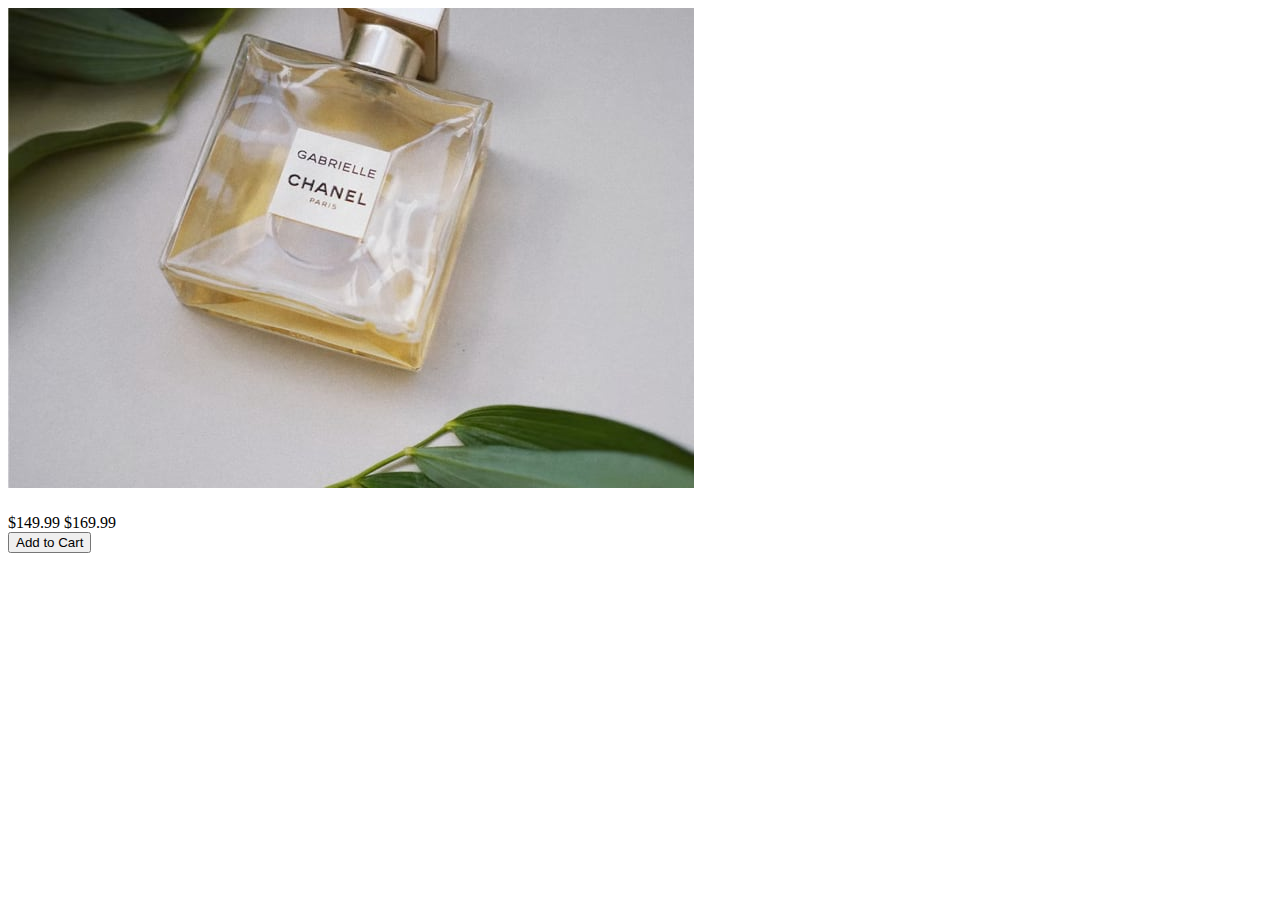
==== mobile-first.html @ 509a30d7 "initial structure" ====
<!DOCTYPE html>
<html lang="en">

<head>
    <meta charset="UTF-8">
    <meta http-equiv="X-UA-Compatible" content="IE=edge">
    <meta name="viewport" content="width=device-width, initial-scale=1.0">
    <title>mobile first design</title>
</head>

<body>
    <div id="maincContainer" class="mainContainer">
        <div id="inner-container" class="inner-container">
            <div id="divPicture" class="divPicture">
                <img src="images/image-product-mobile.jpg" alt="perfume-mobile" id="product-image"
                    class="product-image">
            </div>
            <div id="divDescription" class="divDescription">
                <h5 id="product-category" class="product-category"></h5>
                <h3 id="product-title" class="product-title"></h3>
                <p id="product-description" class="product-description">
                </p>
                <div id="product-price" class="product-price">
                    <span>$149.99</span>
                    <span>$169.99</span>
                </div>
            </div>
            <button id="purchase-button" class="purchase-button">Add to Cart</button>
        </div>
    </div>
</body>

</html>
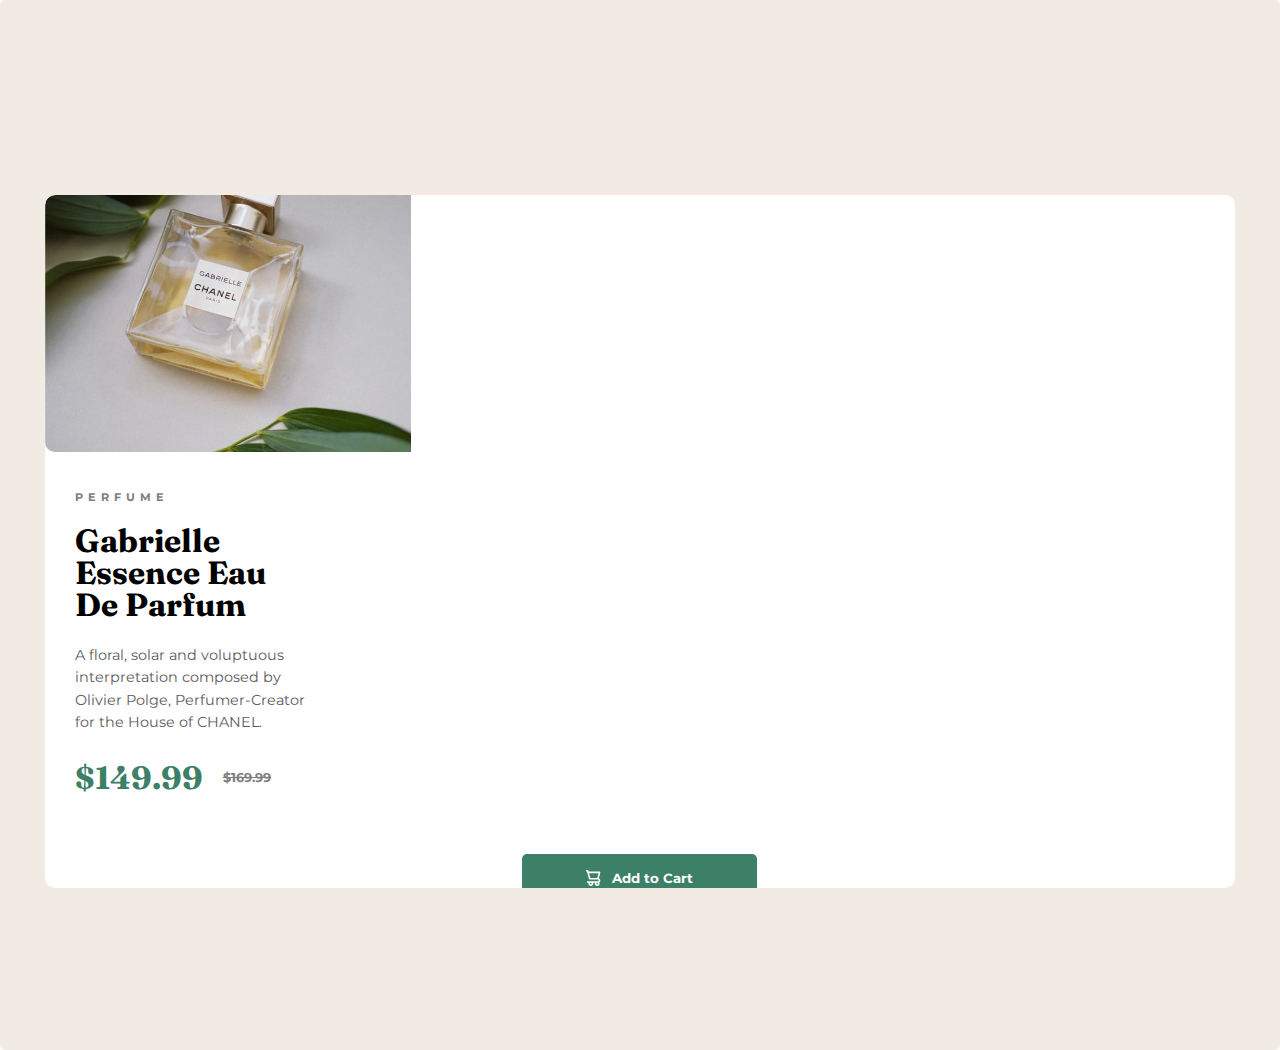
==== commit 75a1788c: "css initial mobile style" ====
--- a/mobile-first.html
+++ b/mobile-first.html
@@ -5,27 +5,38 @@
     <meta charset="UTF-8">
     <meta http-equiv="X-UA-Compatible" content="IE=edge">
     <meta name="viewport" content="width=device-width, initial-scale=1.0">
+    <link rel="icon" type="image/png" sizes="32x32" href="./images/favicon-32x32.png">
+    <link rel="stylesheet" href="css/style.css">
     <title>mobile first design</title>
 </head>
 
 <body>
-    <div id="maincContainer" class="mainContainer">
+    <div id="main-container" class="main-container">
         <div id="inner-container" class="inner-container">
             <div id="divPicture" class="divPicture">
                 <img src="images/image-product-mobile.jpg" alt="perfume-mobile" id="product-image"
                     class="product-image">
             </div>
             <div id="divDescription" class="divDescription">
-                <h5 id="product-category" class="product-category"></h5>
-                <h3 id="product-title" class="product-title"></h3>
+                <div id="product-category" class="product-category">PERFUME</div>
+                <h1 id="product-title" class="product-title">Gabrielle Essence Eau De Parfum</h1>
                 <p id="product-description" class="product-description">
+                    A floral, solar and voluptuous interpretation composed by Olivier Polge,
+                    Perfumer-Creator for the House of CHANEL.
                 </p>
                 <div id="product-price" class="product-price">
                     <span>$149.99</span>
                     <span>$169.99</span>
                 </div>
             </div>
-            <button id="purchase-button" class="purchase-button">Add to Cart</button>
+            <div id="divButton" class="divButton">
+                <button id="purchase-button" class="purchase-button"><svg width="15" height="16"
+                        xmlns="http://www.w3.org/2000/svg">
+                        <path
+                            d="M14.383 10.388a2.397 2.397 0 0 0-1.518-2.222l1.494-5.593a.8.8 0 0 0-.144-.695.8.8 0 0 0-.631-.28H2.637L2.373.591A.8.8 0 0 0 1.598 0H0v1.598h.983l1.982 7.4a.8.8 0 0 0 .799.59h8.222a.8.8 0 0 1 0 1.599H1.598a.8.8 0 1 0 0 1.598h.943a2.397 2.397 0 1 0 4.507 0h1.885a2.397 2.397 0 1 0 4.331-.376 2.397 2.397 0 0 0 1.12-2.021ZM11.26 7.99H4.395L3.068 3.196h9.477L11.26 7.991Zm-6.465 6.392a.8.8 0 1 1 0-1.598.8.8 0 0 1 0 1.598Zm6.393 0a.8.8 0 1 1 0-1.598.8.8 0 0 1 0 1.598Z"
+                            fill="#FFF" />
+                    </svg>Add to Cart</button>
+            </div>
         </div>
     </div>
 </body>
--- a/css/style.css
+++ b/css/style.css
@@ -0,0 +1,199 @@
+@font-face {
+    font-family: 'Montserrat';
+    /*src: url('https://fonts.google.com/specimen/Montserrat');*/
+    src: url('fonts/Montserrat/Montserrat-VariableFont_wght.ttf');
+    font-weight: 500, 700;
+}
+
+@font-face {
+    font-family: 'Fraunces';
+    /*src: url('https://fonts.google.com/specimen/Fraunces');*/
+    src: url('fonts/Fraunces/Fraunces-VariableFont_SOFT,WONK,opsz,wght.ttf');
+    font-weight: 700;
+}
+
+body {
+    margin: 0px;
+    padding: 0px;
+}
+
+.attribution {
+    font-size: .7rem;
+    text-align: center;
+    padding: 5px;
+}
+
+.attribution a {
+    color: hsl(228, 45%, 44%);
+}
+
+h4.product-category {
+    font-family: 'Montserrat';
+    letter-spacing: 10px;
+    color: rgb(165, 165, 165);
+
+}
+
+div.product-category {
+    font-family: 'Montserrat';
+    letter-spacing: 5px;
+    color: rgb(126, 126, 126);
+    font-weight: bolder;
+    font-size: .7rem;
+
+}
+
+.product-title {
+    font-family: 'Fraunces';
+    inline-size: 7em;
+    display: inline-block;
+    line-height: 100%;
+
+
+
+}
+
+p {
+    font-size: .9rem;
+    inline-size: 17em;
+    margin-top: .1em;
+    font-family: 'Montserrat';
+    color: rgb(90, 90, 90);
+    line-height: 1.56em;
+
+}
+
+img {
+    height: 48.5vh;
+    border-radius: 10px 0px 0px 10px;
+}
+
+button {
+    padding: 16px 64px;
+    /*background-color: hsl(155, 32%, 38%);*/
+    background-color: hsl(158, 36%, 37%);
+    border: none;
+    color: white;
+    border-radius: 5px;
+    font-family: 'Montserrat';
+    font-weight: bold;
+    display: flex;
+    column-gap: 11px;
+}
+
+.main-container {
+    background-color: hsl(30, 38%, 92%);
+    padding-top: 150px;
+    /*width: 90vw;*/
+    width: 100vw;
+    /*height: 60vh;*/
+    height: 100vh;
+    border-radius: 5px;
+    /*margin: 0 auto;*/
+    display: flex;
+    flex-direction: column;
+}
+
+.inner-container {
+    display: flex;
+    background-color: white;
+    width: 46.5vw;
+    height: 48.5vh;
+    margin: 0 auto;
+    margin-top: 50%;
+    border-radius: 10px;
+}
+
+
+
+.divDescription {
+    display: flex;
+    flex-flow: column;
+    margin: 34px;
+    margin-left: 30px;
+    justify-content: flex-start;
+
+}
+
+.product-price {
+    display: inline-flex;
+    align-items: center;
+    column-gap: 20px;
+}
+
+.divButton {
+    display: flex;
+    justify-content: left;
+
+}
+
+span {
+    display: inline-block;
+    margin-bottom: 23px;
+    margin-top: 10px;
+}
+
+span:nth-child(1) {
+    font-family: 'Fraunces';
+    color: hsl(158, 36%, 37%);
+    font-size: 2rem;
+}
+
+span:nth-child(2) {
+    font-family: 'Montserrat';
+    font-size: .8rem;
+    color: rgb(126, 126, 126);
+    font-weight: 700;
+    text-decoration: line-through;
+
+
+}
+
+/*** MOBILE FIRST CSS DESIGN ***/
+@media (min-width: 375px) {
+    img {
+        height: 28.5vh;
+        border-radius: 10px 0px 0px 10px;
+    }
+
+    .inner-container {
+        display: flex;
+        flex-direction: column;
+        background-color: white;
+        width: 93vw;
+        height: 77vh;
+        margin: 0 auto;
+        margin-top: 5vh;
+        border-radius: 10px;
+        overflow: hidden;
+    }
+
+    .divDescription {
+        display: flex;
+        flex-flow: column;
+        margin: 34px;
+        margin-left: 30px;
+        justify-content: flex-start;
+
+    }
+
+    .divButton {
+        display: flex;
+        justify-content: center;
+
+    }
+
+
+    button {
+        padding: 16px 64px;
+        /*background-color: hsl(155, 32%, 38%);*/
+        background-color: hsl(158, 36%, 37%);
+        border: none;
+        color: white;
+        border-radius: 5px;
+        font-family: 'Montserrat';
+        font-weight: bold;
+        display: flex;
+        column-gap: 11px;
+    }
+}